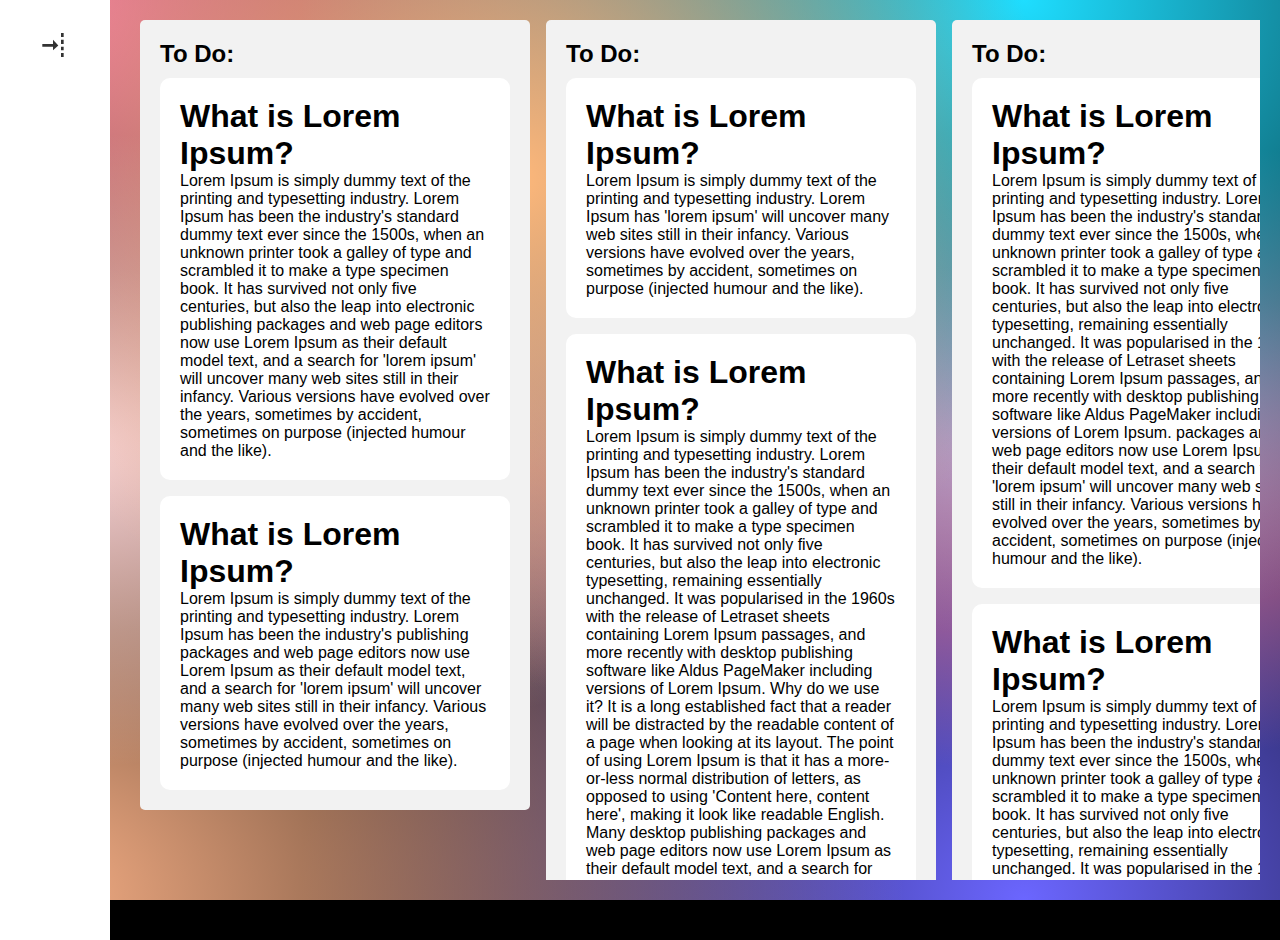
==== index.html @ 2c41e9b6 "test wth drag&drop" ====
<!DOCTYPE html>
<html lang="nl">

<head>
    <meta charset="UTF-8">
    <meta name="viewport" content="width=device-width, initial-scale=1.0">
    <title>HCD | Nicolette</title>
    <link href='https://unpkg.com/boxicons@2.1.4/css/boxicons.min.css' rel='stylesheet'>

    <link rel="stylesheet" href="./css/style.css">
</head>

<body id="paragraph">

    <header>
        <button id="menuToggle"><i class='bx bx-horizontal-left bx-rotate-180'></i></button>

        <div id="options">
            <button id="selectButton">Selecteer tekst</button>
            <button id="pasteButton">plak tekst</button>
        </div>
    </header>

    <main>

        <section class="item" draggable="true" data-boxtype="todo">
            <div class="top-column">
                <h2>To Do:</h2>
            </div>

            <div class="content">

                <div class="box">
                    <p>
                    <h1>What is Lorem Ipsum?</h1>
                    Lorem Ipsum is simply dummy text of the printing and typesetting industry. Lorem Ipsum has been the
                    industry's
                    standard dummy text ever since the 1500s, when an unknown printer took a galley of type and
                    scrambled it to make
                    a type specimen book. It has survived not only five centuries, but also the leap into electronic

                    publishing
                    packages and web page editors now use Lorem Ipsum as their default model text, and a search for
                    'lorem ipsum'
                    will uncover many web sites still in their infancy. Various versions have evolved over the years,
                    sometimes by
                    accident, sometimes on purpose (injected humour and the like).
                    </p>
                </div>

                <div class="box">
                    <p>
                    <h1>What is Lorem Ipsum?</h1>
                    Lorem Ipsum is simply dummy text of the printing and typesetting industry. Lorem Ipsum has been the
                    industry's

                    publishing
                    packages and web page editors now use Lorem Ipsum as their default model text, and a search for
                    'lorem ipsum'
                    will uncover many web sites still in their infancy. Various versions have evolved over the years,
                    sometimes by
                    accident, sometimes on purpose (injected humour and the like).
                    </p>
                </div>
            </div>
        </section>

        <section class="item" draggable="true" data-boxtype="todo">
            <div class="top-column">
                <h2>To Do:</h2>
            </div>

            <div class="content">

                <div class="box">
                    <p>
                    <h1>What is Lorem Ipsum?</h1>
                    Lorem Ipsum is simply dummy text of the printing and typesetting industry. Lorem Ipsum has
                    'lorem ipsum'
                    will uncover many web sites still in their infancy. Various versions have evolved over the years,
                    sometimes by
                    accident, sometimes on purpose (injected humour and the like).
                    </p>
                </div>

                <div class="box">
                    <p>
                    <h1>What is Lorem Ipsum?</h1>
                    Lorem Ipsum is simply dummy text of the printing and typesetting industry. Lorem Ipsum has been the
                    industry's
                    standard dummy text ever since the 1500s, when an unknown printer took a galley of type and
                    scrambled it to make
                    a type specimen book. It has survived not only five centuries, but also the leap into electronic
                    typesetting,
                    remaining essentially unchanged. It was popularised in the 1960s with the release of Letraset sheets
                    containing
                    Lorem Ipsum passages, and more recently with desktop publishing software like Aldus PageMaker
                    including versions
                    of Lorem Ipsum.

                    Why do we use it?
                    It is a long established fact that a reader will be distracted by the readable content of a page
                    when looking at
                    its layout. The point of using Lorem Ipsum is that it has a more-or-less normal distribution of
                    letters, as
                    opposed to using 'Content here, content here', making it look like readable English. Many desktop
                    publishing
                    packages and web page editors now use Lorem Ipsum as their default model text, and a search for
                    'lorem ipsum'
                    will uncover many web sites still in their infancy. Various versions have evolved over the years,
                    sometimes by
                    accident, sometimes on purpose (injected humour and the like).
                    </p>
                </div>
            </div>
        </section>

        <section class="item" draggable="true" data-boxtype="todo">
            <div class="top-column">
                <h2>To Do:</h2>
            </div>

            <div class="content">

                <div class="box">
                    <p>
                    <h1>What is Lorem Ipsum?</h1>
                    Lorem Ipsum is simply dummy text of the printing and typesetting industry. Lorem Ipsum has been the
                    industry's
                    standard dummy text ever since the 1500s, when an unknown printer took a galley of type and
                    scrambled it to make
                    a type specimen book. It has survived not only five centuries, but also the leap into electronic
                    typesetting,
                    remaining essentially unchanged. It was popularised in the 1960s with the release of Letraset sheets
                    containing
                    Lorem Ipsum passages, and more recently with desktop publishing software like Aldus PageMaker
                    including versions
                    of Lorem Ipsum.
                    packages and web page editors now use Lorem Ipsum as their default model text, and a search for
                    'lorem ipsum'
                    will uncover many web sites still in their infancy. Various versions have evolved over the years,
                    sometimes by
                    accident, sometimes on purpose (injected humour and the like).
                    </p>
                </div>

                <div class="box">
                    <p>
                    <h1>What is Lorem Ipsum?</h1>
                    Lorem Ipsum is simply dummy text of the printing and typesetting industry. Lorem Ipsum has been the
                    industry's
                    standard dummy text ever since the 1500s, when an unknown printer took a galley of type and
                    scrambled it to make
                    a type specimen book. It has survived not only five centuries, but also the leap into electronic
                    typesetting,
                    remaining essentially unchanged. It was popularised in the 1960s with the release of Letraset sheets
                    containing
                    Lorem Ipsum passages, and more recently with desktop publishing software like Aldus PageMaker
                    including versions
                    of Lorem Ipsum.

                    Why do we use it?
                    It is a long established fact that a reader will be distracted by the readable content of a page
                    </p>
                </div>
            </div>
        </section>

        <section class="item" data-boxtype="done">

            <div class="top-column">
                <h2>Done:</h2>
            </div>

            <div class="box">
                <textarea class="inputField" data-textarea="1" name="paste" id="paste" cols="30" rows="10"></textarea>
            </div>

            <div class="box">
                <textarea class="inputField" data-textarea="2" name="paste" id="paste" cols="30" rows="10"></textarea>
            </div>
        </section>

    </main>
    <script src="./js/index.js"></script>
</body>

</html>
---- css/style.css ----
* {
    margin: 0;
    padding: 0;
}

:root {
    --primary-color: #fff;
    --secondary-color: #333;
    --tertiary-color: yellow;

    --light-gray: #f2f2f2;
}

::selection {
    background-color: var(--tertiary-color); /* Change this to any color you prefer */
}

/* ::-webkit-scrollbar-track {
    background: transparent;
  } */

#paragraph.selectable {
    cursor: copy;
}

.first-click-indicator {
    display: inline-block;
    position: absolute;
    width: 5px;
    height: 1em;
    background-color: var(--primary-color);
    animation: blinking infinite linear 0.5s;
}

body {
    position: relative;
    background-color: rgb(0, 0, 0);
    background-image: radial-gradient(at 40% 20%, hsla(28, 100%, 74%, 1) 0px, transparent 50%),
        radial-gradient(at 80% 0%, hsla(189, 100%, 56%, 1) 0px, transparent 50%),
        radial-gradient(at 0% 50%, hsla(355, 100%, 93%, 1) 0px, transparent 50%),
        radial-gradient(at 80% 50%, hsla(340, 100%, 76%, 1) 0px, transparent 50%),
        radial-gradient(at 0% 100%, hsla(22, 100%, 77%, 1) 0px, transparent 50%),
        radial-gradient(at 80% 100%, hsla(242, 100%, 70%, 1) 0px, transparent 50%),
        radial-gradient(at 0% 0%, hsla(343, 100%, 76%, 1) 0px, transparent 50%);
    background-attachment: fixed;
    background-repeat: no-repeat;
    height: 100dvh;
    width: 100dvw;
    overflow: hidden;
    font-family: sans-serif;
}

header {
    position: relative;
    top: 0;
    left: 0;
    z-index: 9999;
    background: #fff;
    padding: 20px;
    height: 100dvh;
    display: flex;
    flex-direction: column;
    align-items: center;
    width: 70px;
    transition: all 0.3s ease;
    transform-style: preserve-3d;
    box-shadow: inset 0 0 0 100vw rgba(255, 255, 255, 0.3);

    &.open {
        & #options {
            opacity: 1;
            left: 120px;
        }
    }

    & button#menuToggle {
        border-radius: 50%;
        width: 50px;
        height: 50px;
        text-align: center;
        font-size: 2rem;
        display: flex;
        position: relative;
        background: #fff;
        padding: 0;
        align-content: center;
        align-items: center;
        justify-content: center;
        border: none;
        color: var(--secondary-color);
        transition: all 0.3s ease;
        cursor: pointer;

        &:focus-visible,
        &:hover {
            color: var(--secondary-color);
            outline: none;
        }

        & i {
            margin-left: -7px;
        }
    }

    & #options {
        position: absolute;
        left: 0;
        width: 120px;
        background-color: hsl(0deg 47.03% 80.72%);
        background-image: radial-gradient(at 40% 20%, hsla(28, 100%, 74%, 0.25) 0px, transparent 50%),
            radial-gradient(at 80% 0%, hsla(189, 100%, 56%, 0.33) 0px, transparent 50%),
            radial-gradient(at 0% 50%, hsla(355, 100%, 93%, 0.29) 0px, transparent 50%),
            radial-gradient(at 80% 50%, hsla(340, 100%, 76%, 0.27) 0px, transparent 50%),
            radial-gradient(at 0% 100%, hsla(22, 100%, 77%, 0.28) 0px, transparent 50%),
            radial-gradient(at 80% 100%, hsla(241, 100%, 70%, 0.31) 0px, transparent 50%),
            radial-gradient(at 0% 0%, hsla(343, 100%, 76%, 0.3) 0px, transparent 50%);
        padding: 20px;
        border-radius: 10px;
        transform: translateZ(-1px);
        opacity: 0;
        transition: all 0.3s ease;

        & button {
            background: transparent;
            border: 2px var(--primary-color);
            border-style: dashed solid;
            padding: 2rem 1rem;
            margin-bottom: 1rem;
            border-radius: 5px;
            width: 100%;

            &:hover,
            &:focus-visible {
                background: var(--light-gray);
                cursor: pointer;
                outline: none;
                color: var(--secondary-color);
            }
        }
    }
}

main {
    --box-width: 350px;
    display: flex;
    gap: 1rem;
    flex-wrap: nowrap;
    flex-direction: row;
    position: absolute;
    height: calc(100dvh - 40px);
    width: calc(100% - 160px);
    top: 50%;
    left: 140px;
    transform: translateY(-50%);
    overflow: auto;
    scrollbar-color: black transparent;

    & section {
        min-width: var(--box-width);
        max-width: var(--box-width);
        height: fit-content;
        background: var(--light-gray);
        padding: 20px;
        border-radius: 5px;
        
        &:hover{
            cursor: move;
        }

        &.over{
            border: 3px dotted var(--secondary-color);
        }

        & .top-column {
            margin-bottom: 10px;
        }

        & .content {
            display: flex;
            flex-direction: column;
            gap: 1rem;

            & .box {
                background-color: var(--primary-color);
                padding: 20px;
                border-radius: 10px;
            }
        }
    }
}

/* <div id="popup" class="popup">Text copied to clipboard!</div> */

.popup {
    display: none;
    position: fixed;
    top: 50%;
    right: 0;
    transform: translateX(100%);
    background-color: rgba(0, 0, 0, 0.8);
    color: #fff;
    padding: 10px;
    border-radius: 5px;
    z-index: 9999;
    animation: slideInRight 0.5s ease forwards;
}

.popup.hide {
    animation: slideOutRight 0.5s ease forwards;
}

@keyframes blinking {
    0% {
        opacity: 0;
    }

    100% {
        opacity: 1;
    }
}

@keyframes slideInRight {
    0% {
        transform: translateX(100%);
    }

    100% {
        transform: translateX(0);
    }
}

@keyframes slideOutRight {
    0% {
        transform: translateX(0);
    }

    100% {
        transform: translateX(100%);
    }
}
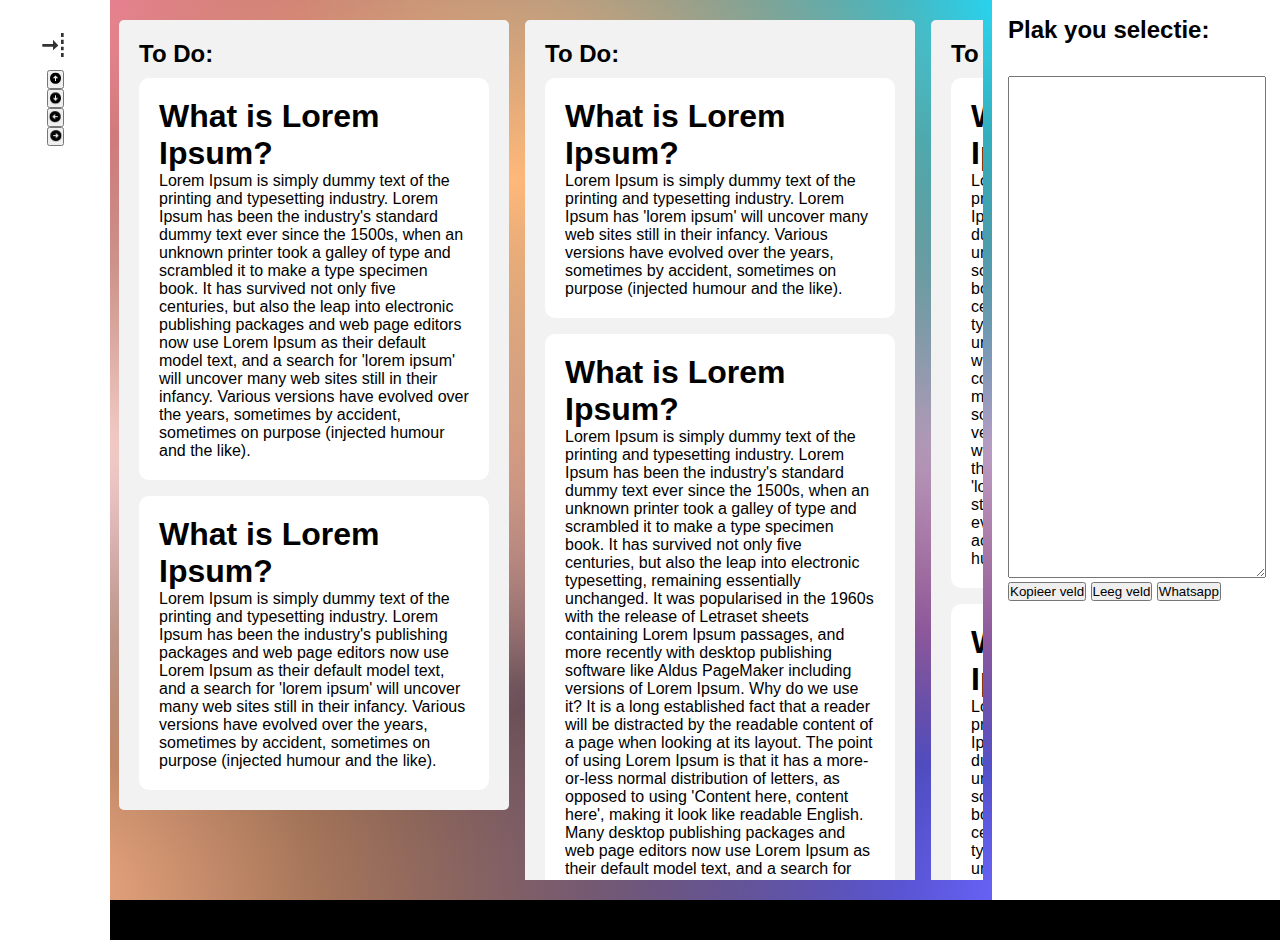
==== commit 91341962: "version 3.0" ====
--- a/index.html
+++ b/index.html
@@ -10,7 +10,7 @@
     <link rel="stylesheet" href="./css/style.css">
 </head>
 
-<body id="paragraph">
+<body id="paragraph" class="dragging">
 
     <header>
         <button id="menuToggle"><i class='bx bx-horizontal-left bx-rotate-180'></i></button>
@@ -19,6 +19,11 @@
             <button id="selectButton">Selecteer tekst</button>
             <button id="pasteButton">plak tekst</button>
         </div>
+
+        <button id="moveUp"><i class='bx bxs-up-arrow-circle' ></i></button>
+        <button id="moveDown"><i class='bx bxs-up-arrow-circle bx-rotate-180' ></i></button>
+        <button id="moveLeft"><i class='bx bxs-up-arrow-circle bx-rotate-270' ></i></button>
+        <button id="moveRight"><i class='bx bxs-up-arrow-circle bx-rotate-90' ></i></button>
     </header>
 
     <main>
@@ -166,7 +171,7 @@
             </div>
         </section>
 
-        <section class="item" data-boxtype="done">
+        <!-- <section class="item" draggable="true" data-boxtype="done">
 
             <div class="top-column">
                 <h2>Done:</h2>
@@ -179,10 +184,30 @@
             <div class="box">
                 <textarea class="inputField" data-textarea="2" name="paste" id="paste" cols="30" rows="10"></textarea>
             </div>
-        </section>
+        </section> -->
 
     </main>
+
+    <footer>
+        <section data-boxtype="done">
+
+            <div class="top-column">
+                <h2>Plak you selectie:</h2>
+            </div>
+
+            <div class="box">
+                <textarea class="inputField" data-textarea="1" name="paste" id="paste" cols="30" rows="10"></textarea>
+            </div>
+        </section>
+
+        <section>
+            <button id="copyField" onclick="copyInput()">Kopieer veld</button>
+            <button id="emptyField" onclick="emptyInput()">Leeg veld</button>
+            <button onclick="sendToWhatsApp()">Whatsapp</button>
+        </section>
+    </footer>
     <script src="./js/index.js"></script>
+
 </body>
 
 </html>--- a/css/style.css
+++ b/css/style.css
@@ -14,6 +14,23 @@
 ::selection {
     background-color: var(--tertiary-color); /* Change this to any color you prefer */
 }
+
+::-webkit-scrollbar {
+    width: 12px; /* Width of the scrollbar */
+}
+
+::-webkit-scrollbar-track {
+    background: #f1f1f1; /* Background color of the scrollbar track */
+}
+
+::-webkit-scrollbar-thumb {
+    background: #888; /* Color of the scrollbar thumb */
+}
+
+::-webkit-scrollbar-thumb:hover {
+    background: #555; /* Color of the scrollbar thumb on hover */
+}
+
 
 /* ::-webkit-scrollbar-track {
     background: transparent;
@@ -28,7 +45,7 @@
     position: absolute;
     width: 5px;
     height: 1em;
-    background-color: var(--primary-color);
+    background-color: var(--tertiary-color);
     animation: blinking infinite linear 0.5s;
 }
 
@@ -48,6 +65,23 @@
     width: 100dvw;
     overflow: hidden;
     font-family: sans-serif;
+    display: flex;
+    flex-wrap: nowrap;
+    flex-direction: row;
+    justify-content: space-between;
+
+    &.selectable{
+        & main{
+            & section{
+                user-select: text;
+
+                &:hover{
+                    cursor: text;
+                }
+            }
+        
+        }
+    }
 }
 
 header {
@@ -146,11 +180,11 @@
     gap: 1rem;
     flex-wrap: nowrap;
     flex-direction: row;
-    position: absolute;
+    position: relative;
     height: calc(100dvh - 40px);
-    width: calc(100% - 160px);
+    width: calc(80% - 160px);
     top: 50%;
-    left: 140px;
+    left: 0px;
     transform: translateY(-50%);
     overflow: auto;
     scrollbar-color: black transparent;
@@ -162,6 +196,7 @@
         background: var(--light-gray);
         padding: 20px;
         border-radius: 5px;
+        user-select: text;
         
         &:hover{
             cursor: move;
@@ -186,6 +221,21 @@
                 border-radius: 10px;
             }
         }
+    }
+}
+
+footer{
+    position: relative;
+    width: 20%;
+    background-color: var(--primary-color);
+    padding: 1rem;;
+
+    & #paste{
+        width: 100%;
+        height: 500px;
+        overflow: visible;
+        margin: auto;
+        margin-top: 2rem;
     }
 }
 
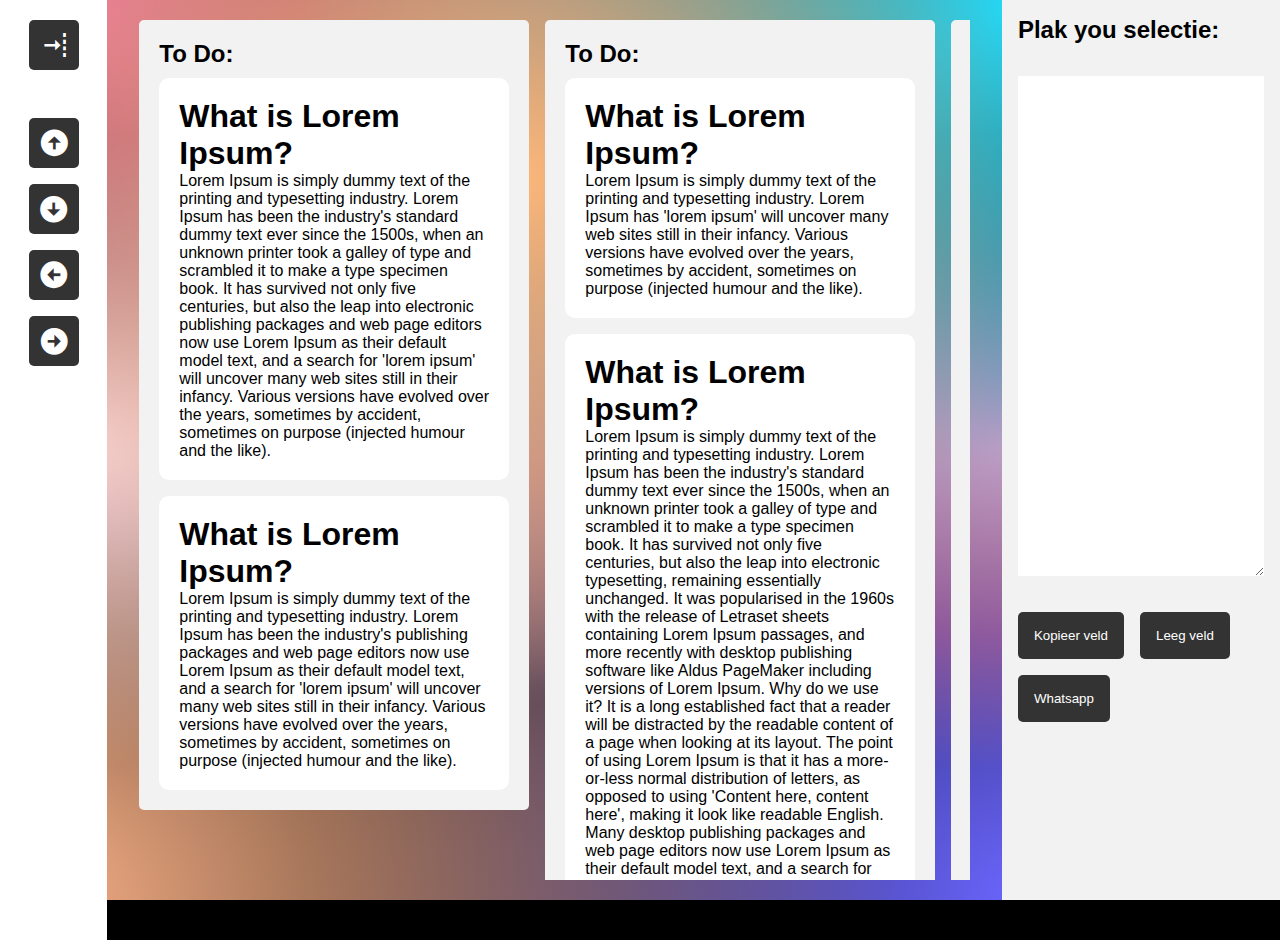
==== commit 4354f2fb: "added styling + Popups" ====
--- a/index.html
+++ b/index.html
@@ -11,6 +11,8 @@
 </head>
 
 <body id="paragraph" class="dragging">
+
+    <div id="popup">Text copied to clipboard!</div> 
 
     <header>
         <button id="menuToggle"><i class='bx bx-horizontal-left bx-rotate-180'></i></button>
@@ -201,8 +203,8 @@
         </section>
 
         <section>
-            <button id="copyField" onclick="copyInput()">Kopieer veld</button>
-            <button id="emptyField" onclick="emptyInput()">Leeg veld</button>
+            <button id="copyField">Kopieer veld</button>
+            <button id="emptyField">Leeg veld</button>
             <button onclick="sendToWhatsApp()">Whatsapp</button>
         </section>
     </footer>
--- a/css/style.css
+++ b/css/style.css
@@ -69,6 +69,7 @@
     flex-wrap: nowrap;
     flex-direction: row;
     justify-content: space-between;
+    gap: 2rem;
 
     &.selectable{
         & main{
@@ -107,32 +108,34 @@
         }
     }
 
-    & button#menuToggle {
-        border-radius: 50%;
+    & button:first-of-type{
+        margin-bottom: 3rem;
+    }
+
+    & button {
+        border-radius: 5px;
         width: 50px;
         height: 50px;
         text-align: center;
         font-size: 2rem;
         display: flex;
         position: relative;
-        background: #fff;
+        background: var(--secondary-color);
         padding: 0;
         align-content: center;
         align-items: center;
         justify-content: center;
         border: none;
-        color: var(--secondary-color);
+        color: var(--primary-color);
         transition: all 0.3s ease;
         cursor: pointer;
+        margin-bottom: 1rem;
 
         &:focus-visible,
         &:hover {
+            background: var(--light-gray);
             color: var(--secondary-color);
             outline: none;
-        }
-
-        & i {
-            margin-left: -7px;
         }
     }
 
@@ -162,6 +165,7 @@
             margin-bottom: 1rem;
             border-radius: 5px;
             width: 100%;
+            font-size: 1.2rem;
 
             &:hover,
             &:focus-visible {
@@ -227,8 +231,36 @@
 footer{
     position: relative;
     width: 20%;
-    background-color: var(--primary-color);
-    padding: 1rem;;
+    background-color: var(--light-gray);
+    padding: 1rem;
+    overflow: auto;
+    padding-bottom: 4rem;
+
+    &::-webkit-scrollbar {
+        width: 15px; /* Width of the scrollbar */
+    }
+
+    & section:last-of-type{
+        margin-top: 2rem;
+        display: flex;
+        flex-wrap: wrap;
+        gap: 1rem;
+
+        & button{
+            background: var(--secondary-color);
+            padding: 1rem;
+            color: var(--primary-color);
+            border: none;
+            border-radius: 5px;
+            cursor: pointer;
+            transition: all 0.3s ease;
+
+            &:hover{
+                background: var(--primary-color);
+                color: var(--secondary-color);
+            }
+        }
+    }
 
     & #paste{
         width: 100%;
@@ -236,27 +268,36 @@
         overflow: visible;
         margin: auto;
         margin-top: 2rem;
-    }
-}
-
-/* <div id="popup" class="popup">Text copied to clipboard!</div> */
-
-.popup {
+        border: none;
+        background-color: var(--primary-color);
+
+        &::-webkit-scrollbar {
+            width: 15px; /* Width of the scrollbar */
+        }
+
+        &:focus{
+            outline: none;
+        }
+    }
+}
+
+
+
+#popup {
     display: none;
-    position: fixed;
-    top: 50%;
-    right: 0;
-    transform: translateX(100%);
-    background-color: rgba(0, 0, 0, 0.8);
+    position: absolute;
+    top: 1rem;
+    right: 1rem;
+    background-color: rgba(0, 0, 0, 1);
     color: #fff;
     padding: 10px;
     border-radius: 5px;
     z-index: 9999;
-    animation: slideInRight 0.5s ease forwards;
-}
-
-.popup.hide {
-    animation: slideOutRight 0.5s ease forwards;
+    animation: slideInRight 1s ease forwards, slideOutRight 1s 6s ease forwards;
+}
+
+#popup.hide {
+    animation: slideInRight 1s ease forwards, slideOutRight 1s 6s ease forwards;
 }
 
 @keyframes blinking {
@@ -271,20 +312,20 @@
 
 @keyframes slideInRight {
     0% {
-        transform: translateX(100%);
+        opacity: 0;
     }
 
     100% {
-        transform: translateX(0);
+        opacity: 1;
     }
 }
 
 @keyframes slideOutRight {
     0% {
-        transform: translateX(0);
+        opacity: 1;
     }
 
     100% {
-        transform: translateX(100%);
-    }
-}
+        opacity: 0;
+    }
+}
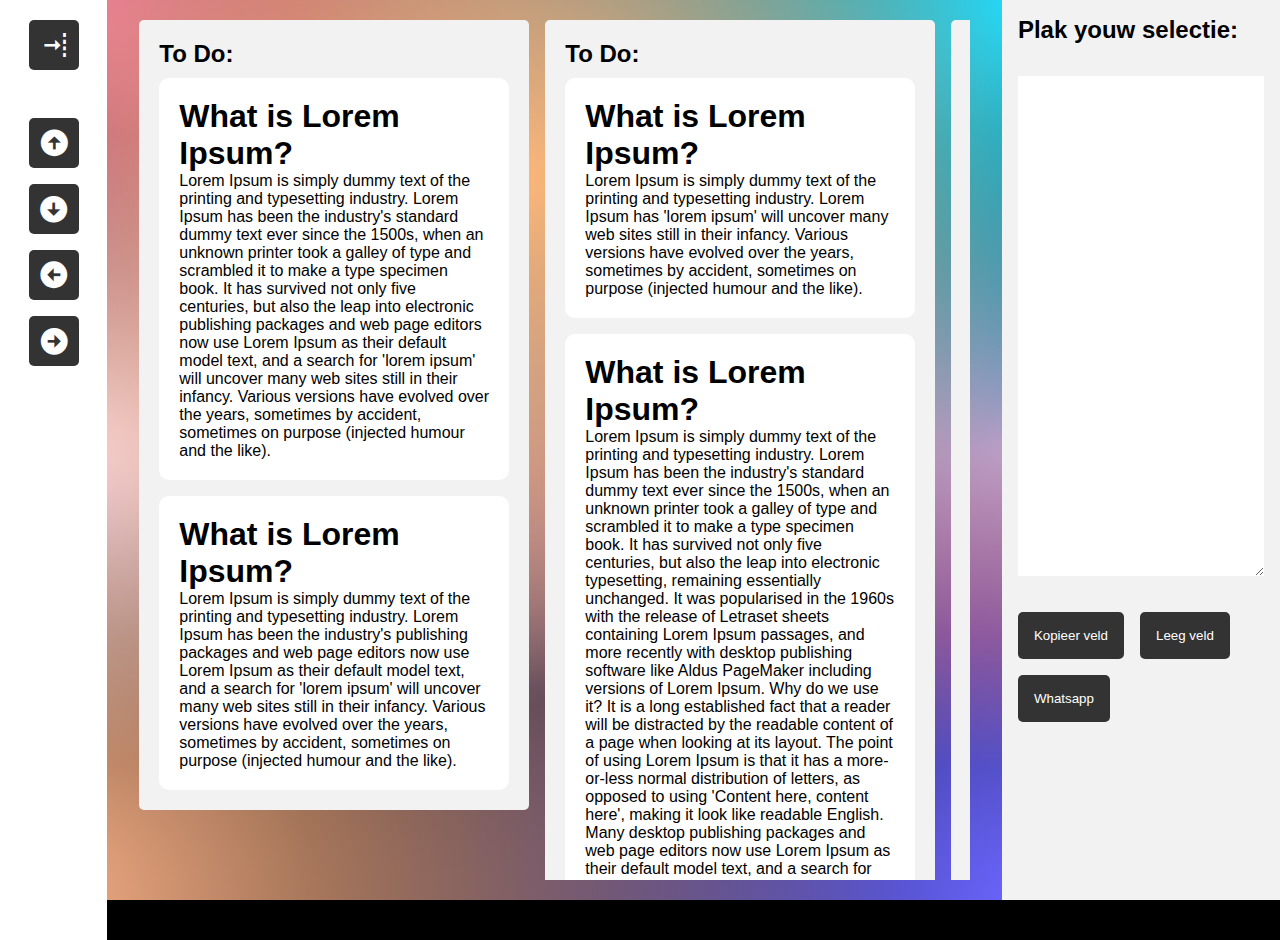
==== commit ce8180f9: "small edit" ====
--- a/index.html
+++ b/index.html
@@ -194,7 +194,7 @@
         <section data-boxtype="done">
 
             <div class="top-column">
-                <h2>Plak you selectie:</h2>
+                <h2>Plak youw selectie:</h2>
             </div>
 
             <div class="box">
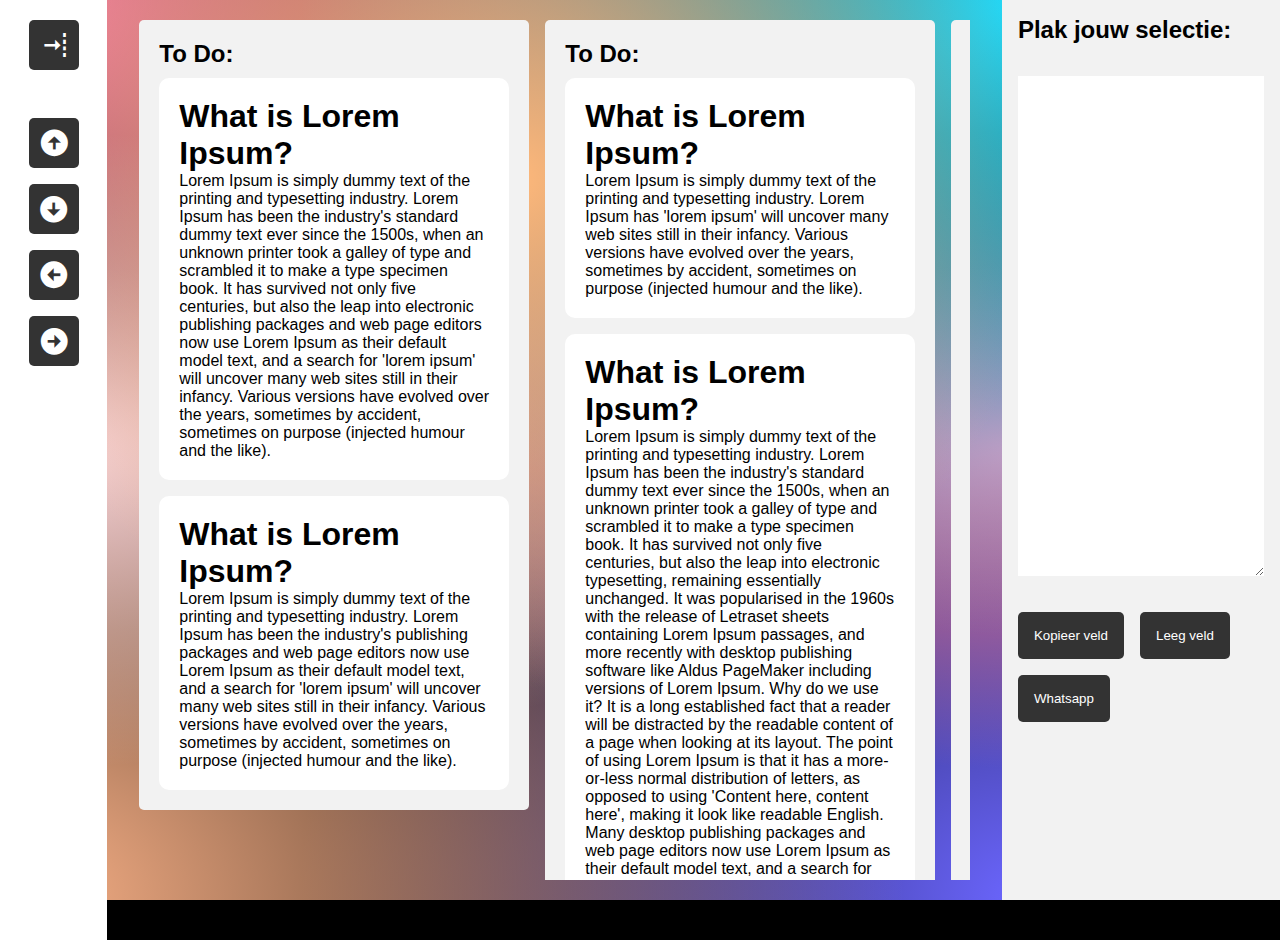
==== commit 8a4135cb: "added better selection function" ====
--- a/index.html
+++ b/index.html
@@ -194,7 +194,7 @@
         <section data-boxtype="done">
 
             <div class="top-column">
-                <h2>Plak youw selectie:</h2>
+                <h2>Plak jouw selectie:</h2>
             </div>
 
             <div class="box">
--- a/css/style.css
+++ b/css/style.css
@@ -45,7 +45,7 @@
     position: absolute;
     width: 5px;
     height: 1em;
-    background-color: var(--tertiary-color);
+    background-color: purple;
     animation: blinking infinite linear 0.5s;
 }
 
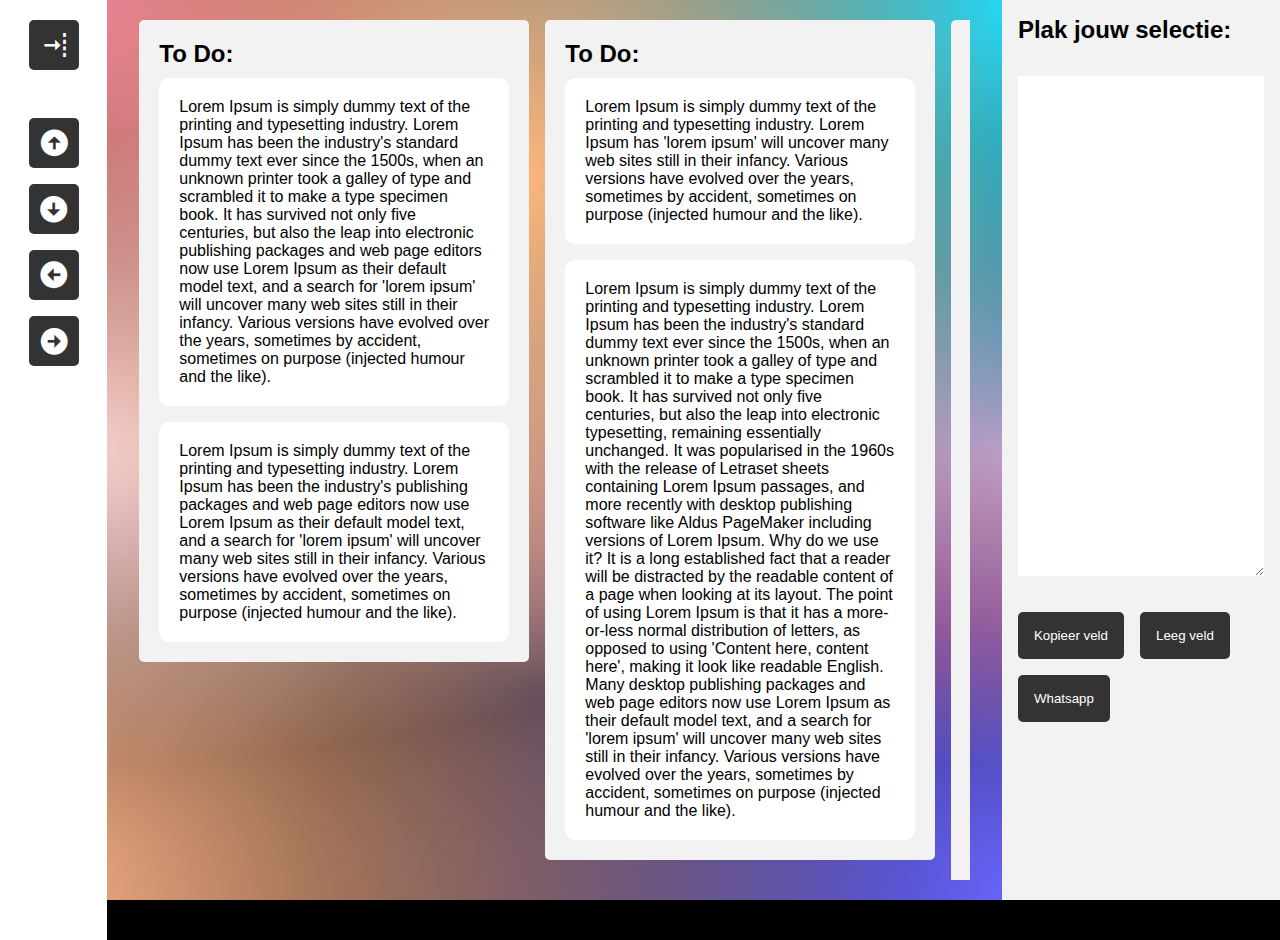
==== commit f4343bf0: "small changes and mp3 sound" ====
--- a/index.html
+++ b/index.html
@@ -39,7 +39,6 @@
 
                 <div class="box">
                     <p>
-                    <h1>What is Lorem Ipsum?</h1>
                     Lorem Ipsum is simply dummy text of the printing and typesetting industry. Lorem Ipsum has been the
                     industry's
                     standard dummy text ever since the 1500s, when an unknown printer took a galley of type and
@@ -57,7 +56,6 @@
 
                 <div class="box">
                     <p>
-                    <h1>What is Lorem Ipsum?</h1>
                     Lorem Ipsum is simply dummy text of the printing and typesetting industry. Lorem Ipsum has been the
                     industry's
 
@@ -81,7 +79,6 @@
 
                 <div class="box">
                     <p>
-                    <h1>What is Lorem Ipsum?</h1>
                     Lorem Ipsum is simply dummy text of the printing and typesetting industry. Lorem Ipsum has
                     'lorem ipsum'
                     will uncover many web sites still in their infancy. Various versions have evolved over the years,
@@ -92,7 +89,6 @@
 
                 <div class="box">
                     <p>
-                    <h1>What is Lorem Ipsum?</h1>
                     Lorem Ipsum is simply dummy text of the printing and typesetting industry. Lorem Ipsum has been the
                     industry's
                     standard dummy text ever since the 1500s, when an unknown printer took a galley of type and
@@ -130,8 +126,8 @@
             <div class="content">
 
                 <div class="box">
-                    <p>
                     <h1>What is Lorem Ipsum?</h1>
+                    <p>
                     Lorem Ipsum is simply dummy text of the printing and typesetting industry. Lorem Ipsum has been the
                     industry's
                     standard dummy text ever since the 1500s, when an unknown printer took a galley of type and
@@ -153,7 +149,6 @@
 
                 <div class="box">
                     <p>
-                    <h1>What is Lorem Ipsum?</h1>
                     Lorem Ipsum is simply dummy text of the printing and typesetting industry. Lorem Ipsum has been the
                     industry's
                     standard dummy text ever since the 1500s, when an unknown printer took a galley of type and
--- a/css/style.css
+++ b/css/style.css
@@ -9,6 +9,10 @@
     --tertiary-color: yellow;
 
     --light-gray: #f2f2f2;
+}
+
+p {
+    transition: .5s;
 }
 
 ::selection {
@@ -223,6 +227,7 @@
                 background-color: var(--primary-color);
                 padding: 20px;
                 border-radius: 10px;
+            
             }
         }
     }
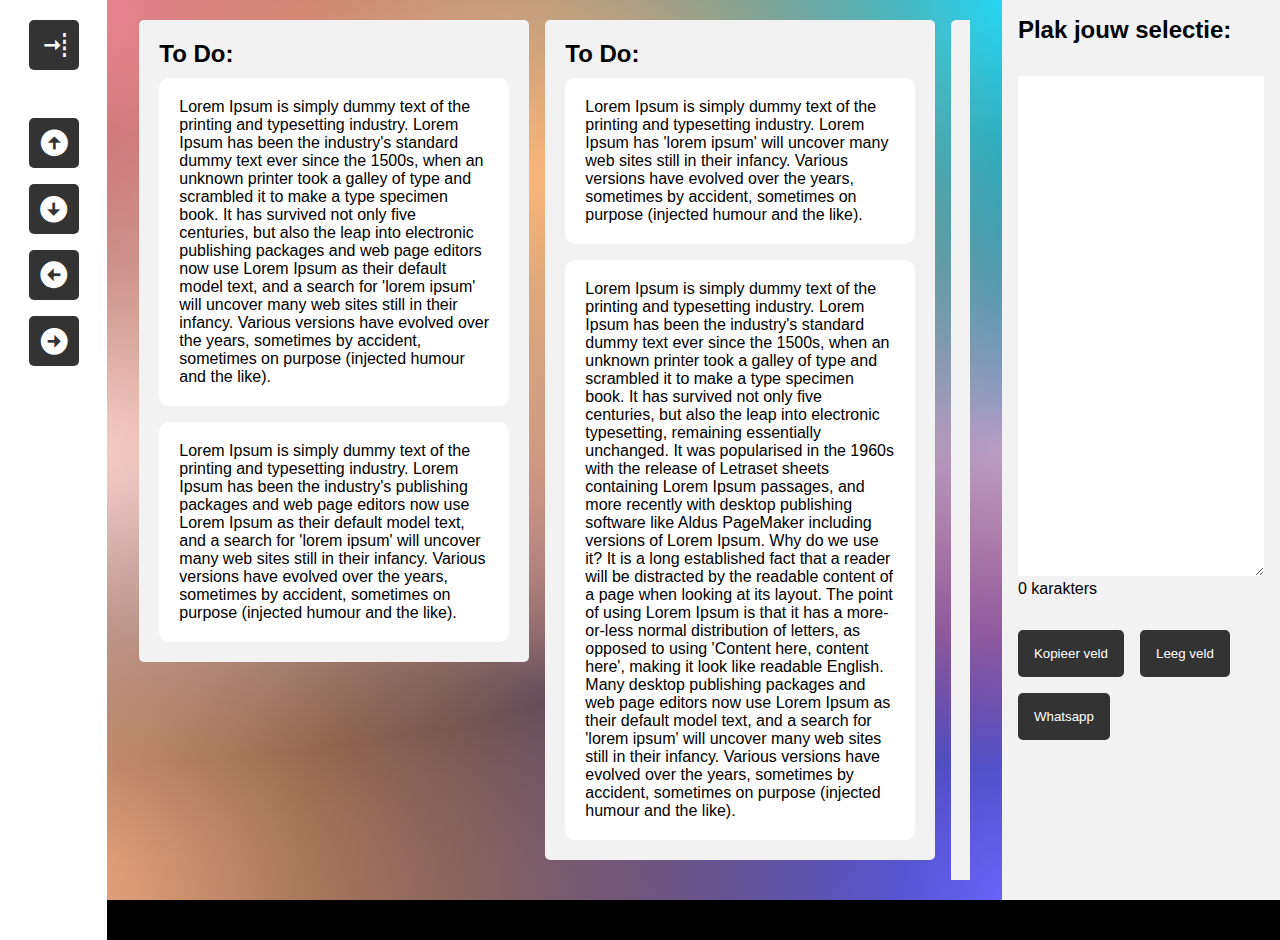
==== commit 1367c5ca: "added characters function" ====
--- a/index.html
+++ b/index.html
@@ -168,21 +168,6 @@
             </div>
         </section>
 
-        <!-- <section class="item" draggable="true" data-boxtype="done">
-
-            <div class="top-column">
-                <h2>Done:</h2>
-            </div>
-
-            <div class="box">
-                <textarea class="inputField" data-textarea="1" name="paste" id="paste" cols="30" rows="10"></textarea>
-            </div>
-
-            <div class="box">
-                <textarea class="inputField" data-textarea="2" name="paste" id="paste" cols="30" rows="10"></textarea>
-            </div>
-        </section> -->
-
     </main>
 
     <footer>
@@ -194,6 +179,7 @@
 
             <div class="box">
                 <textarea class="inputField" data-textarea="1" name="paste" id="paste" cols="30" rows="10"></textarea>
+                <span id="characterCount">0 karakters</span>
             </div>
         </section>
 
